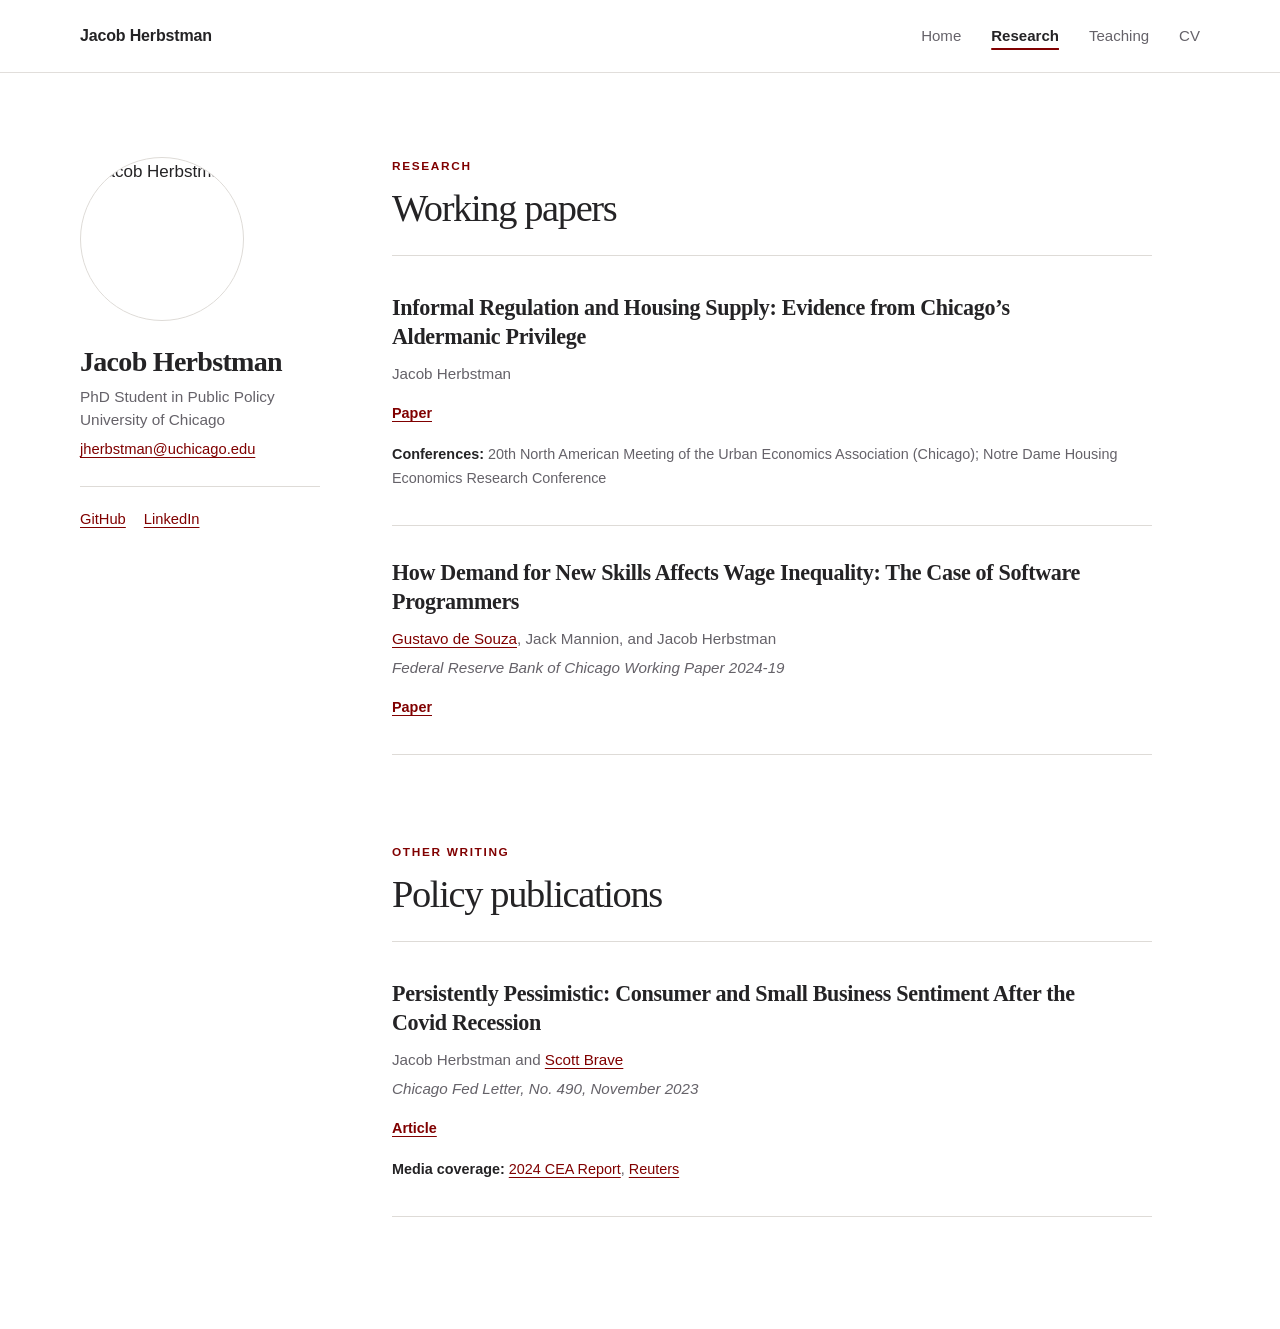
==== research.html @ 7b6b3e84 "Publish Jacob Herbstman academic website" ====
<!doctype html>
<html lang="en">
  <head>
    <meta charset="utf-8">
    <meta name="viewport" content="width=device-width, initial-scale=1">
    <meta name="description" content="Research by Jacob Herbstman, PhD student in Public Policy at the University of Chicago.">
    <meta property="og:title" content="Research | Jacob Herbstman">
    <meta property="og:description" content="Working papers and policy writing by Jacob Herbstman">
    <meta property="og:type" content="website">
    <link rel="canonical" href="https://jacobherbstman.github.io/research.html">
    <meta property="og:url" content="https://jacobherbstman.github.io/research.html">
    <meta property="og:image" content="https://jacobherbstman.github.io/og.png">
    <meta name="twitter:card" content="summary_large_image">
    <meta name="twitter:title" content="Research | Jacob Herbstman">
    <meta name="twitter:description" content="Working papers and policy writing by Jacob Herbstman">
    <meta name="twitter:image" content="https://jacobherbstman.github.io/og.png">
    <title>Research | Jacob Herbstman</title>
    <link rel="stylesheet" href="assets/style.css">
  </head>
  <body>
    <header class="site-header">
      <div class="header-inner">
        <a class="site-name" href="index.html">Jacob Herbstman</a>
        <nav aria-label="Main navigation">
          <a href="index.html">Home</a>
          <a href="research.html" aria-current="page">Research</a>
          <a href="teaching.html">Teaching</a>
          <a href="files/jacob-herbstman-cv-2026.pdf">CV</a>
        </nav>
      </div>
    </header>

    <main class="page-shell">
      <aside class="profile" aria-label="Profile">
        <img
          class="headshot"
          src="https://avatars.githubusercontent.com/u/72895098?v=4"
          alt="Jacob Herbstman"
          width="240"
          height="240"
        >
        <h1>Jacob Herbstman</h1>
        <p class="role">PhD Student in Public Policy</p>
        <p class="institution">University of Chicago</p>
        <p class="profile-email"><a href="mailto:jherbstman@uchicago.edu">jherbstman@uchicago.edu</a></p>

        <ul class="profile-links">
          <li><a href="https://github.com/JacobHerbstman">GitHub</a></li>
          <li><a href="https://www.linkedin.com/in/jacob-herbstman/">LinkedIn</a></li>
        </ul>
      </aside>

      <div class="content">
        <section aria-labelledby="research-heading">
          <div class="section-heading">
            <p class="eyebrow">Research</p>
            <h2 id="research-heading">Working papers</h2>
          </div>

          <article class="paper">
            <h3>Informal Regulation and Housing Supply: Evidence from Chicago’s Aldermanic Privilege</h3>
            <p class="authors">Jacob Herbstman</p>
            <div class="paper-links">
              <a href="files/Aldermanic_Privilege.pdf">Paper</a>
            </div>
            <p class="conference-list">
              <span>Conferences:</span>
              20th North American Meeting of the Urban Economics Association (Chicago); Notre Dame Housing Economics Research Conference
            </p>
          </article>

          <article class="paper">
            <h3>How Demand for New Skills Affects Wage Inequality: The Case of Software Programmers</h3>
            <p class="authors"><a href="https://gustavodesouza.net">Gustavo de Souza</a>, Jack Mannion, and Jacob Herbstman</p>
            <p class="status">Federal Reserve Bank of Chicago Working Paper 2024-19</p>
            <div class="paper-links">
              <a href="https://www.chicagofed.org/publications/working-papers/2024/2024-19">Paper</a>
            </div>
          </article>
        </section>

        <section aria-labelledby="writing-heading">
          <div class="section-heading">
            <p class="eyebrow">Other writing</p>
            <h2 id="writing-heading">Policy publications</h2>
          </div>

          <article class="paper">
            <h3>Persistently Pessimistic: Consumer and Small Business Sentiment After the Covid Recession</h3>
            <p class="authors">Jacob Herbstman and <a href="https://www.chicagofed.org/people/b/brave-scott-a">Scott Brave</a></p>
            <p class="status">Chicago Fed Letter, No. 490, November 2023</p>
            <div class="paper-links">
              <a href="https://www.chicagofed.org/publications/chicago-fed-letter/2023/490">Article</a>
            </div>
            <p class="media-coverage">
              <span>Media coverage:</span>
              <a href="https://bidenwhitehouse.archives.gov/wp-content/uploads/2024/03/ERP-2024.pdf">2024 CEA Report</a>,
              <a href="https://www.reuters.com/markets/us/us-publics-downbeat-view-economy-is-real-chicago-fed-research-shows-2023-12-11/">Reuters</a>
            </p>
          </article>
        </section>
      </div>
    </main>

  </body>
</html>
---- assets/style.css ----
:root {
  --ink: #242325;
  --muted: #656269;
  --line: #dedbd7;
  --paper: #ffffff;
  --accent: #800000;
  --accent-dark: #5e0000;
  --max-width: 1120px;
}

* {
  box-sizing: border-box;
}

html {
  scroll-behavior: smooth;
}

body {
  margin: 0;
  background: var(--paper);
  color: var(--ink);
  font-family: Inter, ui-sans-serif, -apple-system, BlinkMacSystemFont, "Segoe UI", sans-serif;
  font-size: 17px;
  line-height: 1.65;
  -webkit-font-smoothing: antialiased;
}

a {
  color: var(--accent);
  text-underline-offset: 0.18em;
  text-decoration-thickness: 1px;
}

a:hover,
a:focus-visible {
  color: var(--accent-dark);
  text-decoration-thickness: 2px;
}

.site-header {
  position: sticky;
  top: 0;
  z-index: 10;
  border-bottom: 1px solid rgba(222, 219, 215, 0.9);
  background: rgba(255, 255, 255, 0.94);
  backdrop-filter: blur(10px);
}

.header-inner,
.footer-inner {
  display: flex;
  width: min(calc(100% - 40px), var(--max-width));
  margin: 0 auto;
  align-items: center;
  justify-content: space-between;
}

.header-inner {
  min-height: 72px;
}

.site-name {
  color: var(--ink);
  font-size: 1rem;
  font-weight: 750;
  letter-spacing: -0.01em;
  text-decoration: none;
}

nav {
  display: flex;
  gap: 30px;
  align-items: center;
  font-size: 0.94rem;
}

nav a {
  color: var(--muted);
  text-decoration: none;
}

nav a[aria-current="page"] {
  color: var(--ink);
  font-weight: 700;
  text-decoration: underline;
  text-decoration-color: var(--accent);
  text-decoration-thickness: 2px;
  text-underline-offset: 0.45em;
}

.nav-pending {
  color: #9a969c;
  cursor: not-allowed;
}

.page-shell {
  display: grid;
  grid-template-columns: 240px minmax(0, 1fr);
  gap: 72px;
  width: min(calc(100% - 40px), var(--max-width));
  margin: 0 auto;
  padding: 84px 0 112px;
}

.profile {
  position: sticky;
  top: 116px;
  align-self: start;
}

.headshot {
  display: block;
  width: 164px;
  height: 164px;
  margin-bottom: 26px;
  border: 1px solid var(--line);
  border-radius: 50%;
  object-fit: cover;
  filter: saturate(0.9);
}

.profile h1 {
  margin: 0 0 8px;
  font-family: Georgia, "Times New Roman", serif;
  font-size: 1.75rem;
  line-height: 1.08;
  letter-spacing: -0.025em;
}

.role,
.institution {
  margin: 0;
  color: var(--muted);
  font-size: 0.96rem;
  line-height: 1.5;
}

.profile-email {
  margin: 6px 0 0;
  font-size: 0.92rem;
}

.profile-links {
  display: flex;
  gap: 18px;
  margin: 24px 0 0;
  padding: 20px 0 0;
  border-top: 1px solid var(--line);
  list-style: none;
  font-size: 0.92rem;
}

.content {
  max-width: 760px;
}

section {
  scroll-margin-top: 112px;
}

section + section {
  margin-top: 88px;
}

.eyebrow {
  margin: 0 0 10px;
  color: var(--accent);
  font-size: 0.74rem;
  font-weight: 800;
  letter-spacing: 0.14em;
  text-transform: uppercase;
}

h2 {
  margin: 0;
  font-family: Georgia, "Times New Roman", serif;
  font-size: clamp(2rem, 4vw, 3.25rem);
  font-weight: 500;
  line-height: 1.12;
  letter-spacing: -0.035em;
}

.intro > p:not(.eyebrow) {
  max-width: 680px;
  margin: 25px 0 0;
  color: #454247;
  font-size: 1.08rem;
}

.section-heading {
  margin-bottom: 5px;
  padding-bottom: 25px;
  border-bottom: 1px solid var(--line);
}

.section-heading h2 {
  font-size: clamp(1.8rem, 3vw, 2.4rem);
}

.paper {
  padding: 32px 0 34px;
  border-bottom: 1px solid var(--line);
}

.paper h3 {
  max-width: 700px;
  margin: 0 0 9px;
  font-family: Georgia, "Times New Roman", serif;
  font-size: 1.38rem;
  font-weight: 600;
  line-height: 1.35;
  letter-spacing: -0.015em;
}

.teaching-item {
  padding: 32px 0 34px;
  border-bottom: 1px solid var(--line);
}

.teaching-item h3 {
  margin: 0 0 8px;
  font-family: Georgia, "Times New Roman", serif;
  font-size: 1.38rem;
  font-weight: 600;
  line-height: 1.35;
  letter-spacing: -0.015em;
}

.teaching-role,
.instructors {
  margin: 4px 0;
  color: var(--muted);
  font-size: 0.95rem;
}

.teaching-role {
  color: var(--ink);
  font-weight: 700;
}

.authors,
.status {
  margin: 4px 0;
  color: var(--muted);
  font-size: 0.95rem;
}

.status {
  font-style: italic;
}

.paper-links {
  display: flex;
  gap: 15px;
  margin-top: 16px;
  font-size: 0.9rem;
  font-weight: 700;
}

.conference-list,
.media-coverage {
  margin: 17px 0 0;
  color: var(--muted);
  font-size: 0.9rem;
}

.conference-list span,
.media-coverage span {
  color: var(--ink);
  font-weight: 700;
}

footer {
  border-top: 1px solid var(--line);
}

.footer-inner {
  min-height: 92px;
  color: var(--muted);
  font-size: 0.82rem;
}

@media (max-width: 780px) {
  .header-inner,
  .footer-inner,
  .page-shell {
    width: min(calc(100% - 32px), var(--max-width));
  }

  .header-inner {
    min-height: 64px;
  }

  nav {
    gap: 18px;
    font-size: 0.85rem;
  }

  .page-shell {
    display: block;
    padding: 48px 0 80px;
  }

  .profile {
    position: static;
    display: grid;
    grid-template-columns: 112px minmax(0, 1fr);
    column-gap: 22px;
    margin-bottom: 62px;
    align-items: center;
  }

  .headshot {
    grid-row: 1 / span 4;
    width: 112px;
    height: 112px;
    margin: 0;
  }

  .profile-links {
    gap: 16px;
    margin-top: 13px;
    padding-top: 11px;
  }

  section + section {
    margin-top: 70px;
  }

  .footer-inner {
    display: block;
    padding: 24px 0;
  }

  .footer-inner p {
    margin: 3px 0;
  }
}

@media (max-width: 480px) {
  .header-inner {
    flex-wrap: wrap;
    gap: 7px;
    padding: 11px 0 9px;
  }

  .site-name,
  nav {
    width: 100%;
  }

  nav {
    justify-content: space-between;
    gap: 10px;
  }

  nav a,
  .nav-pending {
    font-size: 0.78rem;
  }

  .profile {
    grid-template-columns: 88px minmax(0, 1fr);
    column-gap: 18px;
  }

  .headshot {
    width: 88px;
    height: 88px;
  }

  .profile h1 {
    font-size: 1.45rem;
  }

  .role,
  .institution,
  .profile-email,
  .profile-links {
    font-size: 0.82rem;
  }
}

@media (prefers-reduced-motion: reduce) {
  html {
    scroll-behavior: auto;
  }
}
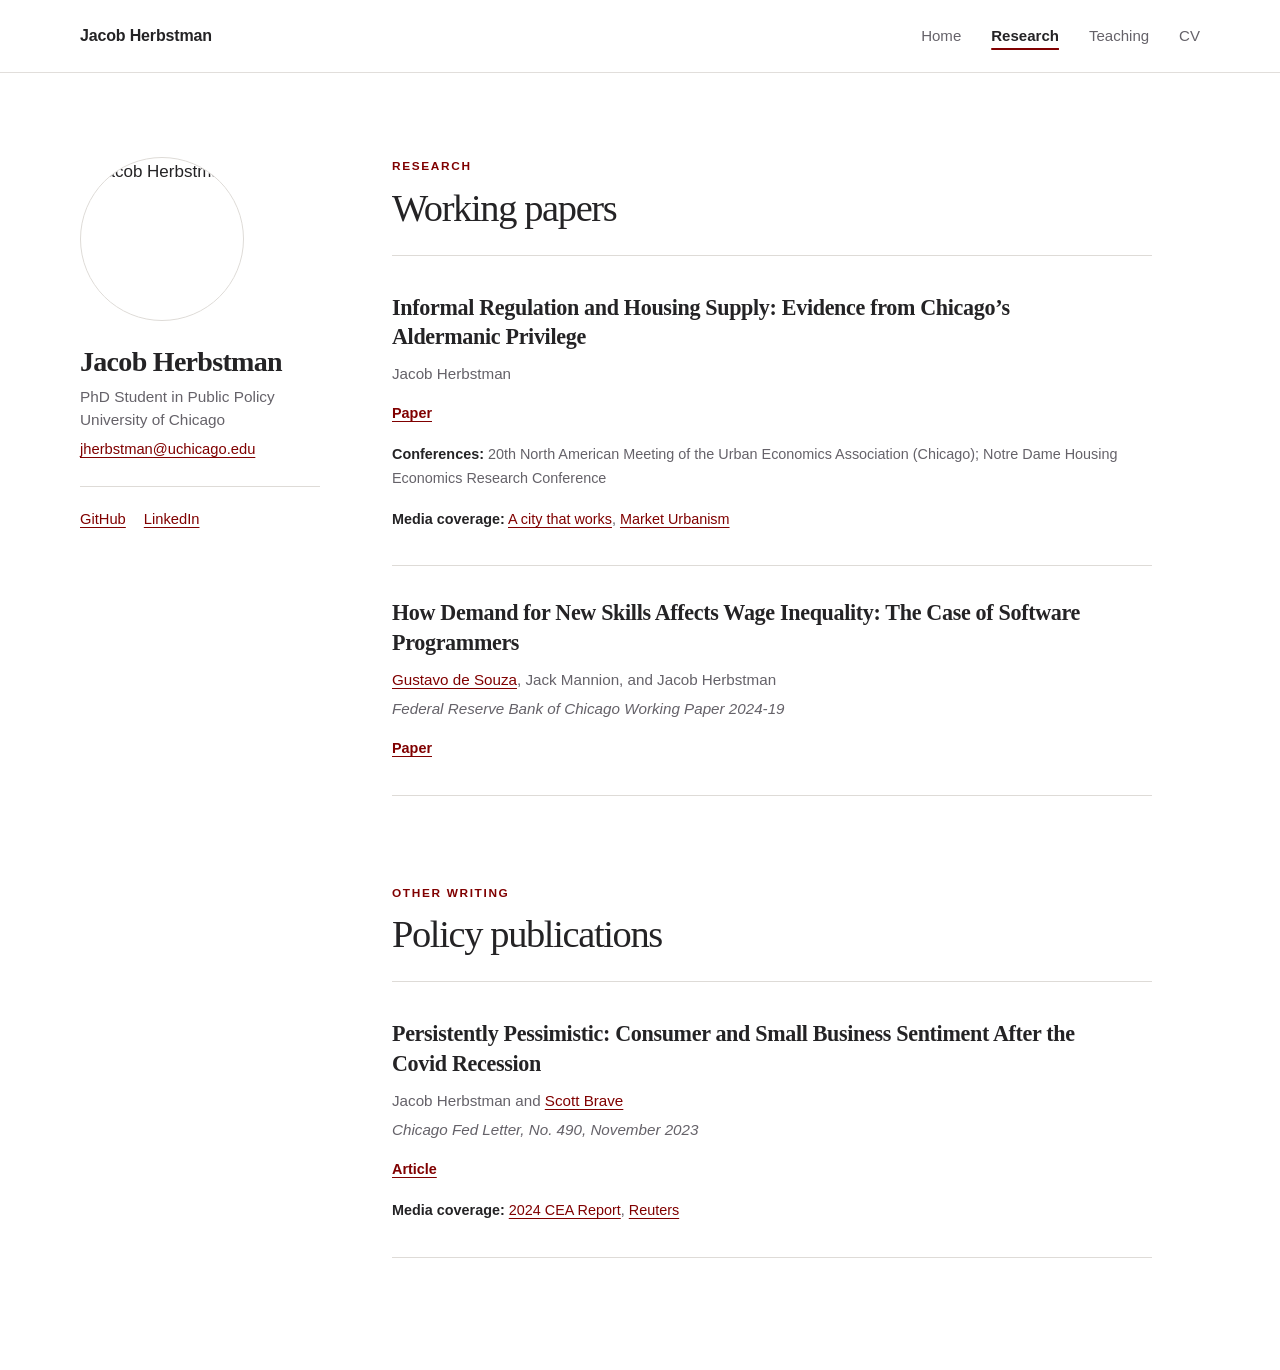
==== commit 898d744f: "Add Kreisman fellowship and paper coverage" ====
--- a/research.html
+++ b/research.html
@@ -61,11 +61,16 @@
             <h3>Informal Regulation and Housing Supply: Evidence from Chicago’s Aldermanic Privilege</h3>
             <p class="authors">Jacob Herbstman</p>
             <div class="paper-links">
-              <a href="files/Aldermanic_Privilege.pdf">Paper</a>
+              <a href="files/Aldermanic_Privilege.pdf?v=f543627">Paper</a>
             </div>
             <p class="conference-list">
               <span>Conferences:</span>
               20th North American Meeting of the Urban Economics Association (Chicago); Notre Dame Housing Economics Research Conference
+            </p>
+            <p class="media-coverage">
+              <span>Media coverage:</span>
+              <a href="https://citythatworks.substack.com/p/quantifying-the-cost-of-aldermanic">A city that works</a>,
+              <a href="https://marketurbanism.com/2026/10/20/hot-takes-pensees-uea2026/">Market Urbanism</a>
             </p>
           </article>
 
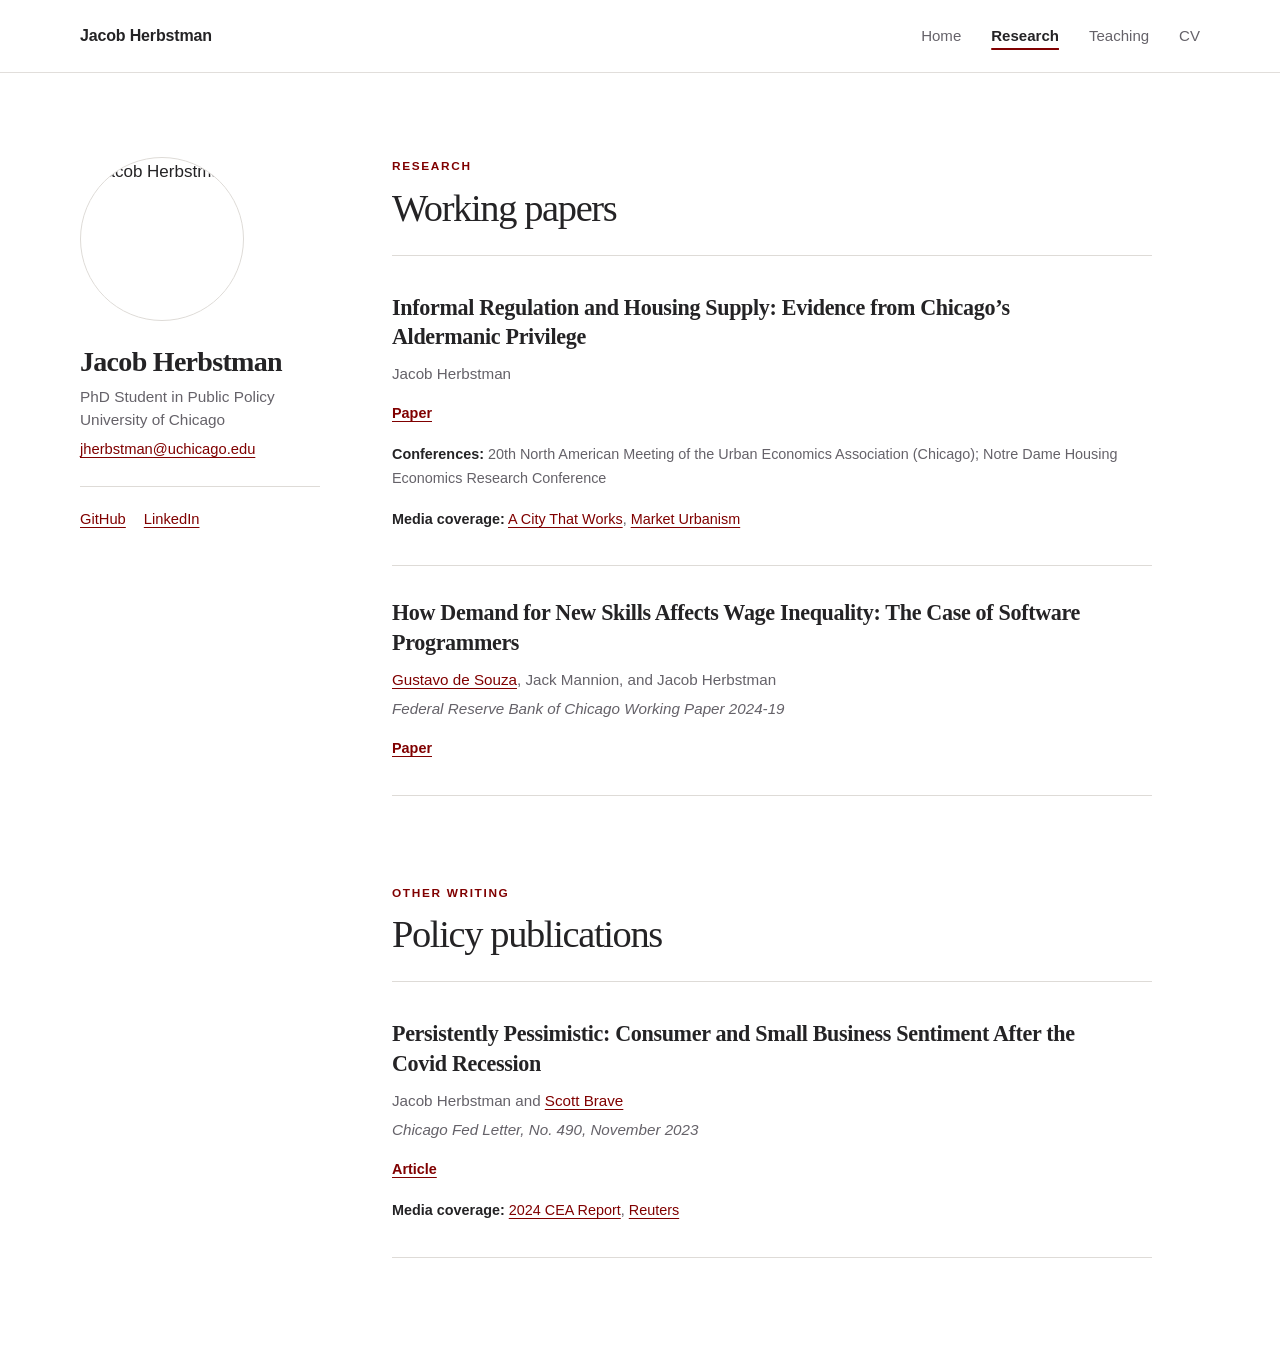
==== commit cf605707: "Capitalize A City That Works" ====
--- a/research.html
+++ b/research.html
@@ -69,7 +69,7 @@
             </p>
             <p class="media-coverage">
               <span>Media coverage:</span>
-              <a href="https://citythatworks.substack.com/p/quantifying-the-cost-of-aldermanic">A city that works</a>,
+              <a href="https://citythatworks.substack.com/p/quantifying-the-cost-of-aldermanic">A City That Works</a>,
               <a href="https://marketurbanism.com/2026/10/20/hot-takes-pensees-uea2026/">Market Urbanism</a>
             </p>
           </article>
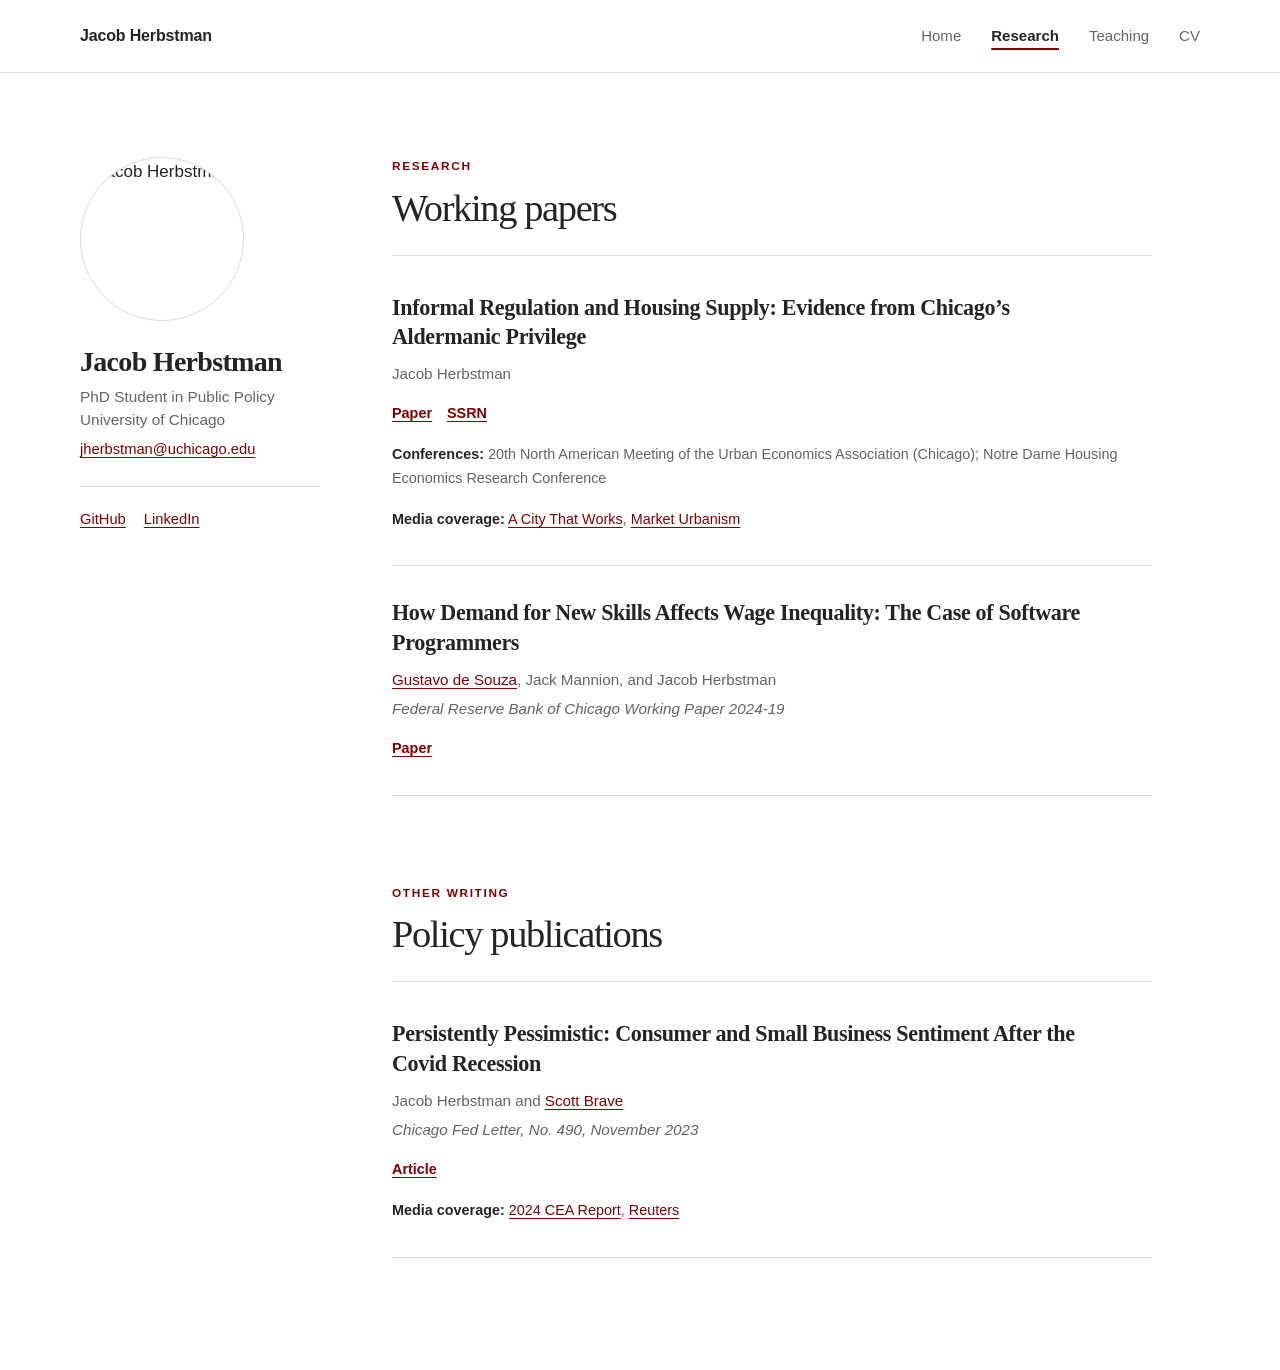
==== commit 9d0c2fff: "Link aldermanic privilege paper on SSRN" ====
--- a/research.html
+++ b/research.html
@@ -62,6 +62,7 @@
             <p class="authors">Jacob Herbstman</p>
             <div class="paper-links">
               <a href="files/Aldermanic_Privilege.pdf?v=f543627">Paper</a>
+              <a href="https://papers.ssrn.com/sol3/papers.cfm?abstract_id=7589942">SSRN</a>
             </div>
             <p class="conference-list">
               <span>Conferences:</span>
